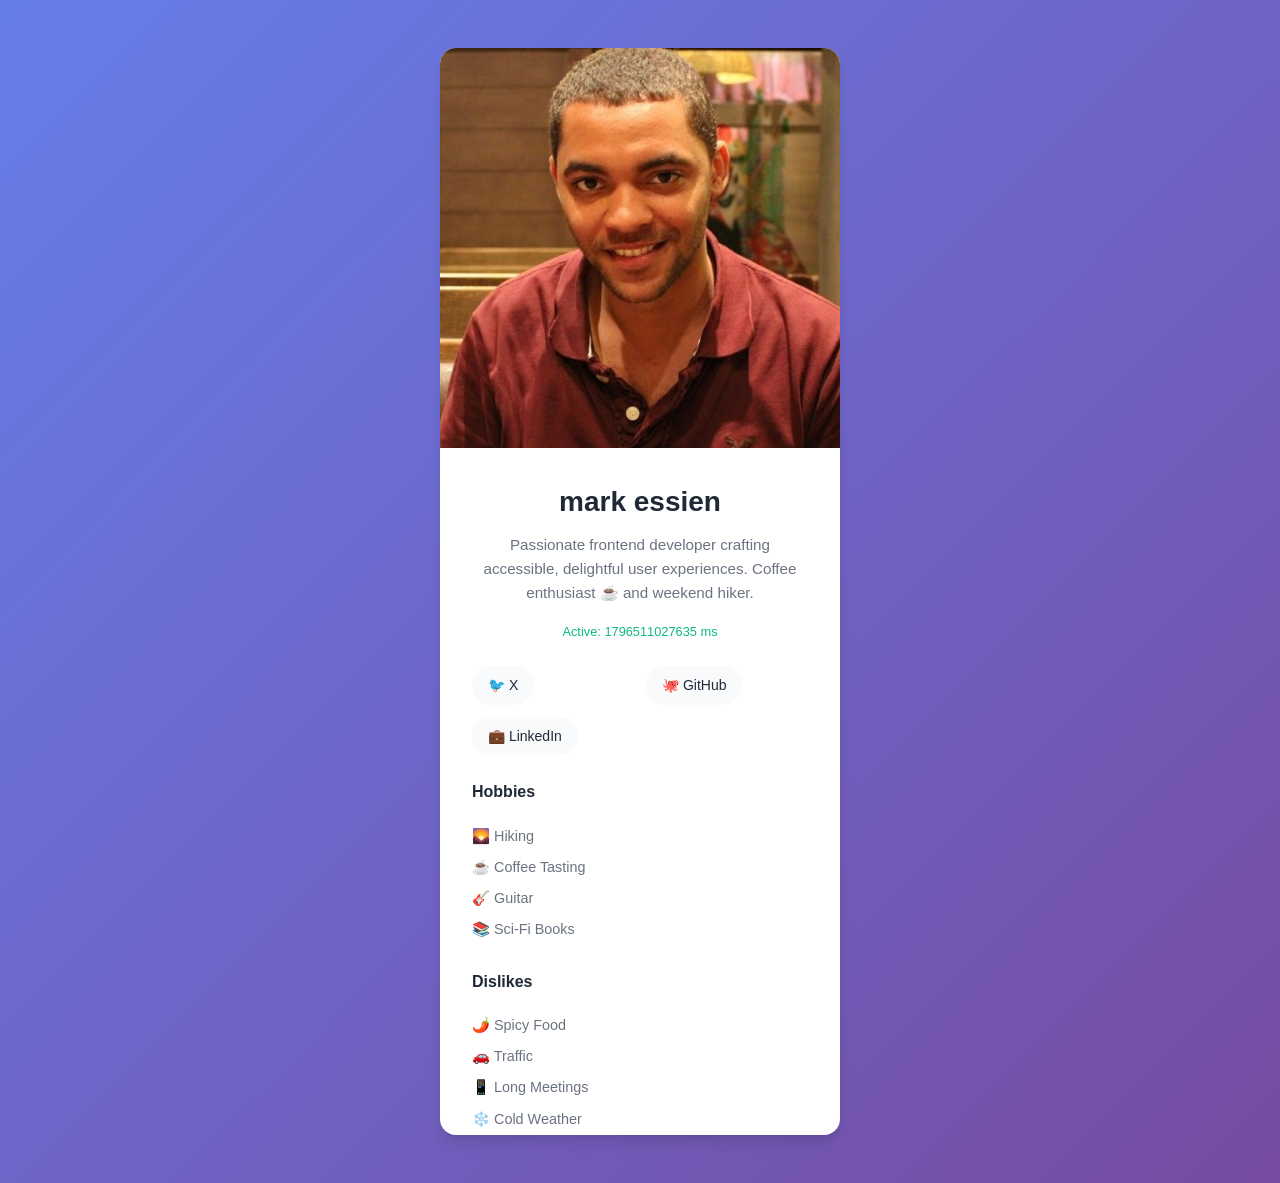
==== index.html @ 3b43bc43 "hng stage 0" ====
<!DOCTYPE html>
<html lang="en">
  <head>
    <meta charset="UTF-8" />
    <meta name="viewport" content="width=device-width, initial-scale=1.0" />
    <title>Mark essien - Profile</title>
    <link rel="stylesheet" href="style.css" />
  </head>
  <body>
    <main class="profile-card-container">
      <article
        class="profile-card"
        data-testid="test-profile-card"
        role="article"
      >
        <!-- Avatar Figure -->
        <figure class="profile-avatar">
          <img
            src="/Mark-Essien-490x480.jpg"
            alt="Mark Essien"
            data-testid="test-user-avatar"
            loading="lazy"
          />
        </figure>

        <!-- Header with Name & Bio -->
        <header class="profile-header">
          <h2 class="profile-name" aria-label="mark essien">
            <span data-testid="test-user-name">mark essien</span>
          </h2>
          <p class="profile-bio" data-testid="test-user-bio">
            Passionate frontend developer crafting accessible, delightful user
            experiences. Coffee enthusiast ☕ and weekend hiker.
          </p>
          <time class="profile-time" data-testid="test-user-time" datetime="">
            Active: <span id="current-time-ms"></span> ms
          </time>
        </header>

        <!-- Social Links Navigation -->
        <nav class="profile-social" aria-label="Mark's social media profiles">
          <ul
            class="social-links"
            data-testid="test-user-social-links"
            role="list"
          >
            <li>
              <a
                href="https://x.com/markessien"
                target="_blank"
                rel="noopener noreferrer"
                data-testid="test-user-social-twitter"
                aria-label="Twitter profile"
                tabindex="0"
              >
                🐦 X
              </a>
            </li>
            <li>
              <a
                href="https://github.com/markessien"
                data-testid="test-user-social-github"
                aria-label="GitHub profile"
                tabindex="0"
              >
                🐙 GitHub
              </a>
            </li>
            <li>
              <a
                href="https://linkedin.com/in/markessien"
                data-testid="test-user-social-linkedin"
                aria-label="LinkedIn profile"
                tabindex="0"
              >
                💼 LinkedIn
              </a>
            </li>
          </ul>
        </nav>

        <!-- Hobbies Section -->
        <section class="profile-hobbies" aria-labelledby="hobbies-heading">
          <h3 id="hobbies-heading">Hobbies</h3>
          <ul class="hobbies-list" data-testid="test-user-hobbies" role="list">
            <li>🌄 Hiking</li>
            <li>☕ Coffee Tasting</li>
            <li>🎸 Guitar</li>
            <li>📚 Sci-Fi Books</li>
          </ul>
        </section>

        <!-- Dislikes Section -->
        <section class="profile-dislikes" aria-labelledby="dislikes-heading">
          <h3 id="dislikes-heading">Dislikes</h3>
          <ul
            class="dislikes-list"
            data-testid="test-user-dislikes"
            role="list"
          >
            <li>🌶️ Spicy Food</li>
            <li>🚗 Traffic</li>
            <li>📱 Long Meetings</li>
            <li>❄️ Cold Weather</li>
          </ul>
        </section>
      </article>
    </main>

    <script src="script.js"></script>
  </body>
</html>
---- style.css ----
/* CSS Custom Properties */
:root {
  --color-primary: #6366f1;
  --color-primary-hover: #4f46e5;
  --color-secondary: #6b7280;
  --color-success: #10b981;
  --color-bg: #ffffff;
  --color-bg-secondary: #f8fafc;
  --color-text: #1f2937;
  --color-text-secondary: #6b7280;
  --color-border: #e5e7eb;
  --border-radius: 16px;
  --shadow: 0 10px 15px -3px rgba(0, 0, 0, 0.1),
    0 4px 6px -2px rgba(0, 0, 0, 0.05);
  --transition: all 0.2s cubic-bezier(0.4, 0, 0.2, 1);
  --font-family: "Inter", -apple-system, BlinkMacSystemFont, sans-serif;
}

/* Reset & Base */
* {
  box-sizing: border-box;
  margin: 0;
  padding: 0;
}

body {
  font-family: var(--font-family);
  background: linear-gradient(135deg, #667eea 0%, #764ba2 100%);
  min-height: 100vh;
  color: var(--color-text);
  line-height: 1.6;
  padding: 2rem;
}

.profile-card-container {
  display: flex;
  justify-content: center;
  align-items: center;
  min-height: 100vh;
  padding: 1rem;
}

/* Article (Profile Card) */
article[data-testid="test-profile-card"] {
  background: var(--color-bg);
  border-radius: var(--border-radius);
  box-shadow: var(--shadow);
  max-width: 400px;
  width: 100%;
  overflow: hidden;
  transition: var(--transition);
}

article[data-testid="test-profile-card"]:hover {
  transform: translateY(-4px);
  box-shadow: 0 20px 25px -5px rgba(0, 0, 0, 0.1);
}

/* Figure (Avatar) */
figure.profile-avatar {
  width: 100%;
  aspect-ratio: 1;
  margin: 0;
}

figure.profile-avatar img[data-testid="test-user-avatar"] {
  width: 100%;
  height: 100%;
  object-fit: cover;
  display: block;
}

/* Header */
header.profile-header {
  padding: 2rem 2rem 0;
  text-align: center;
}

h2.profile-name {
  margin: 0 0 0.5rem;
  font-size: 1.75rem;
  font-weight: 700;
}

span[data-testid="test-user-name"] {
  color: var(--color-text);
}

p.profile-bio[data-testid="test-user-bio"] {
  margin: 0 0 1rem;
  font-size: 0.95rem;
  color: var(--color-text-secondary);
}

time.profile-time[data-testid="test-user-time"] {
  margin: 0;
  font-size: 0.8rem;
  color: var(--color-success);
  font-weight: 500;
  display: block;
}

/* Nav (Social Links) */
nav.profile-social {
  padding: 1.5rem 2rem 0;
}

ul.social-links[data-testid="test-user-social-links"] {
  display: flex;
  flex-wrap: wrap;
  gap: 0.75rem;
  margin: 0;
  padding: 0;
  list-style: none;
}

.social-links li {
  flex: 1 1 45%;
  min-width: 120px;
}

.social-links a {
  display: inline-flex;
  align-items: center;
  justify-content: center;
  gap: 0.5rem;
  padding: 0.5rem 1rem;
  background: var(--color-bg-secondary);
  color: var(--color-text);
  text-decoration: none;
  border-radius: 9999px;
  font-size: 0.875rem;
  font-weight: 500;
  transition: var(--transition);
}

.social-links a:hover,
.social-links a:focus-visible {
  background: var(--color-primary);
  color: white;
}

.social-links a:focus-visible {
  outline: 2px solid var(--color-primary);
  outline-offset: 2px;
}

/* Sections (Hobbies & Dislikes) */
section.profile-hobbies,
section.profile-dislikes {
  padding: 1.5rem 2rem 0;
}

section h3 {
  margin: 0 0 1rem;
  font-size: 1rem;
  font-weight: 600;
  color: var(--color-text);
}

ul.hobbies-list[data-testid="test-user-hobbies"],
ul.dislikes-list[data-testid="test-user-dislikes"] {
  margin: 0;
  padding: 0;
  list-style: none;
}

.hobbies-list li,
.dislikes-list li {
  padding: 0.25rem 0;
  font-size: 0.9rem;
  color: var(--color-text-secondary);
}

/* Responsive */
@media (max-width: 480px) {
  body {
    padding: 1rem;
  }

  header.profile-header {
    padding: 1.5rem 1.5rem 0;
  }

  nav.profile-social,
  section.profile-hobbies,
  section.profile-dislikes {
    padding-left: 1.5rem;
    padding-right: 1.5rem;
  }

  ul.social-links[data-testid="test-user-social-links"] {
    flex-direction: column;
  }

  .social-links li {
    flex: none;
    min-width: auto;
  }
}

/* Reduced Motion */
@media (prefers-reduced-motion: reduce) {
  * {
    transition: none !important;
  }
}

/* High Contrast */
@media (prefers-contrast: high) {
  article[data-testid="test-profile-card"] {
    border: 2px solid black;
  }
}
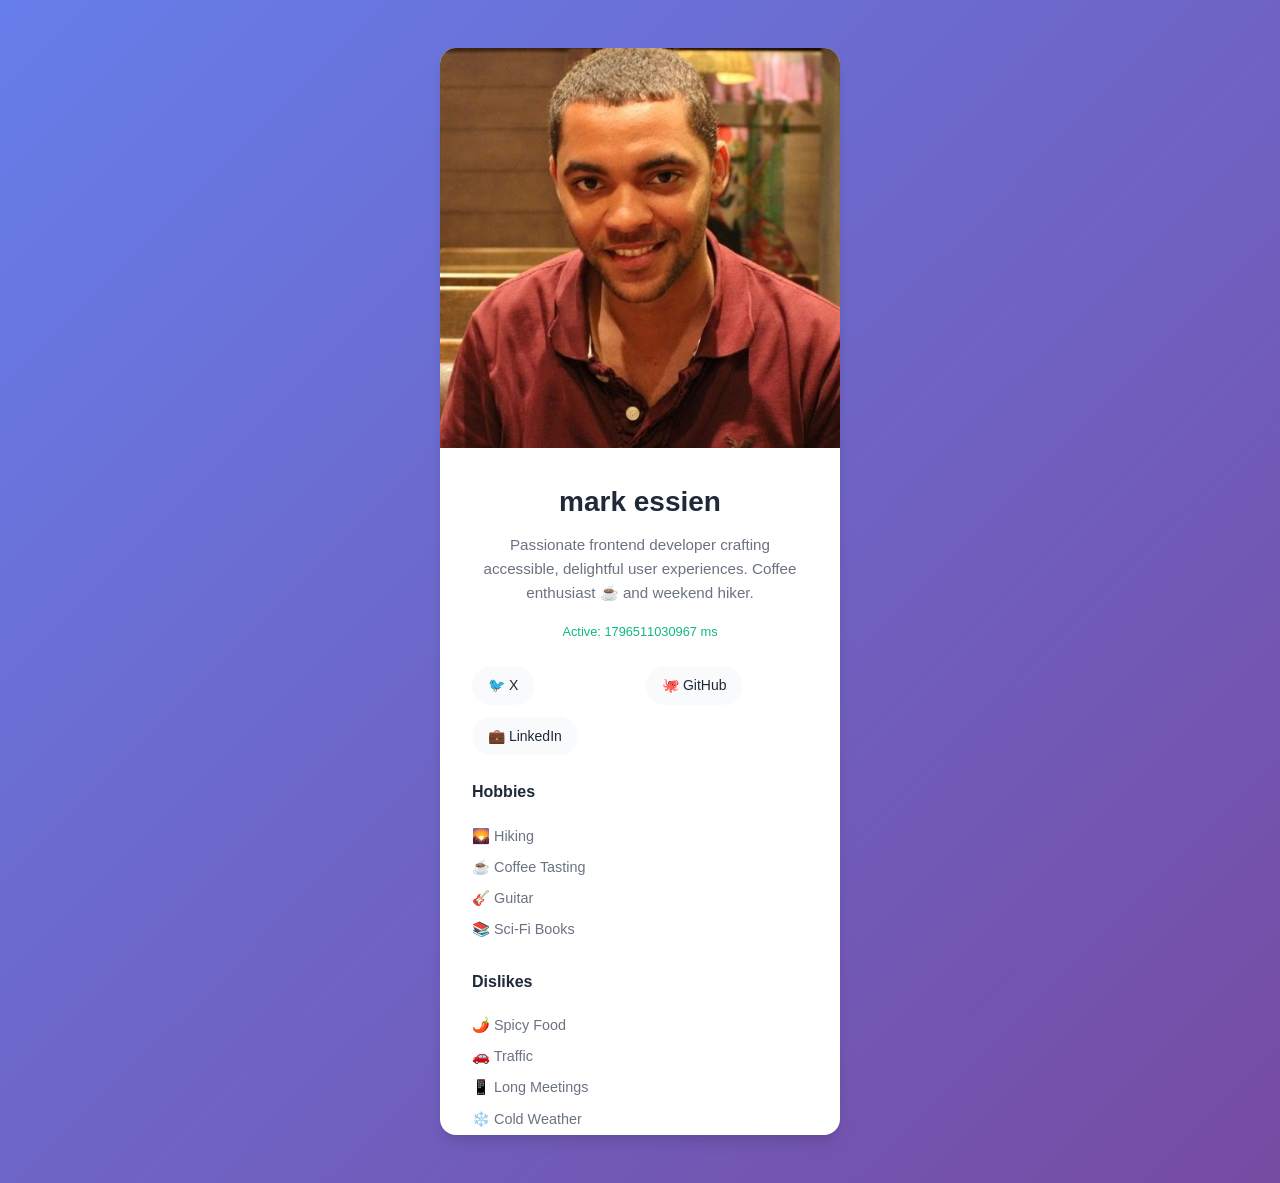
==== commit 75a21314: "Update image source path in index.html" ====
--- a/index.html
+++ b/index.html
@@ -16,7 +16,7 @@
         <!-- Avatar Figure -->
         <figure class="profile-avatar">
           <img
-            src="/Mark-Essien-490x480.jpg"
+            src="./Mark-Essien-490x480.jpg"
             alt="Mark Essien"
             data-testid="test-user-avatar"
             loading="lazy"
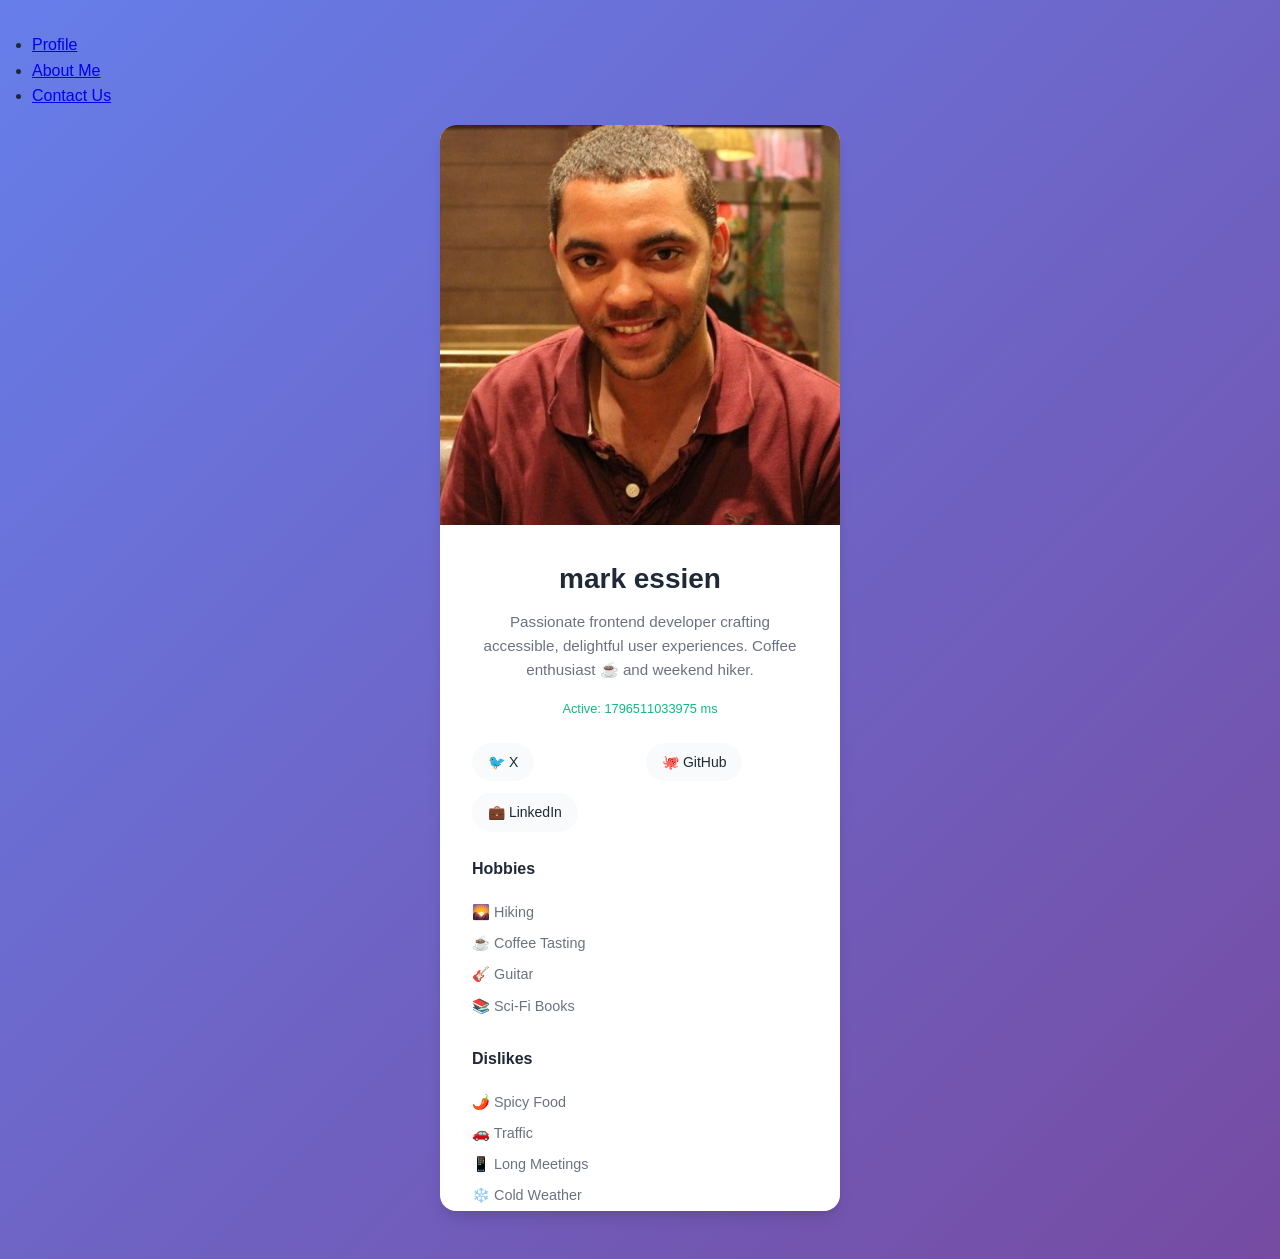
==== commit 55651d56: "stage 1" ====
--- a/index.html
+++ b/index.html
@@ -3,10 +3,22 @@
   <head>
     <meta charset="UTF-8" />
     <meta name="viewport" content="width=device-width, initial-scale=1.0" />
-    <title>Mark essien - Profile</title>
+    <title>Mark Essien - Profile</title>
+    <link rel="stylesheet" href="nav.css" />
     <link rel="stylesheet" href="style.css" />
   </head>
   <body>
+    <nav class="navbar" data-testid="test-nav">
+      <ul class="nav-list">
+        <li>
+          <a href="index.html" class="nav-link active" aria-current="page"
+            >Profile</a
+          >
+        </li>
+        <li><a href="about.html" class="nav-link">About Me</a></li>
+        <li><a href="contact-us.html" class="nav-link">Contact Us</a></li>
+      </ul>
+    </nav>
     <main class="profile-card-container">
       <article
         class="profile-card"
@@ -16,7 +28,7 @@
         <!-- Avatar Figure -->
         <figure class="profile-avatar">
           <img
-            src="./Mark-Essien-490x480.jpg"
+            src="/Mark-Essien-490x480.jpg"
             alt="Mark Essien"
             data-testid="test-user-avatar"
             loading="lazy"
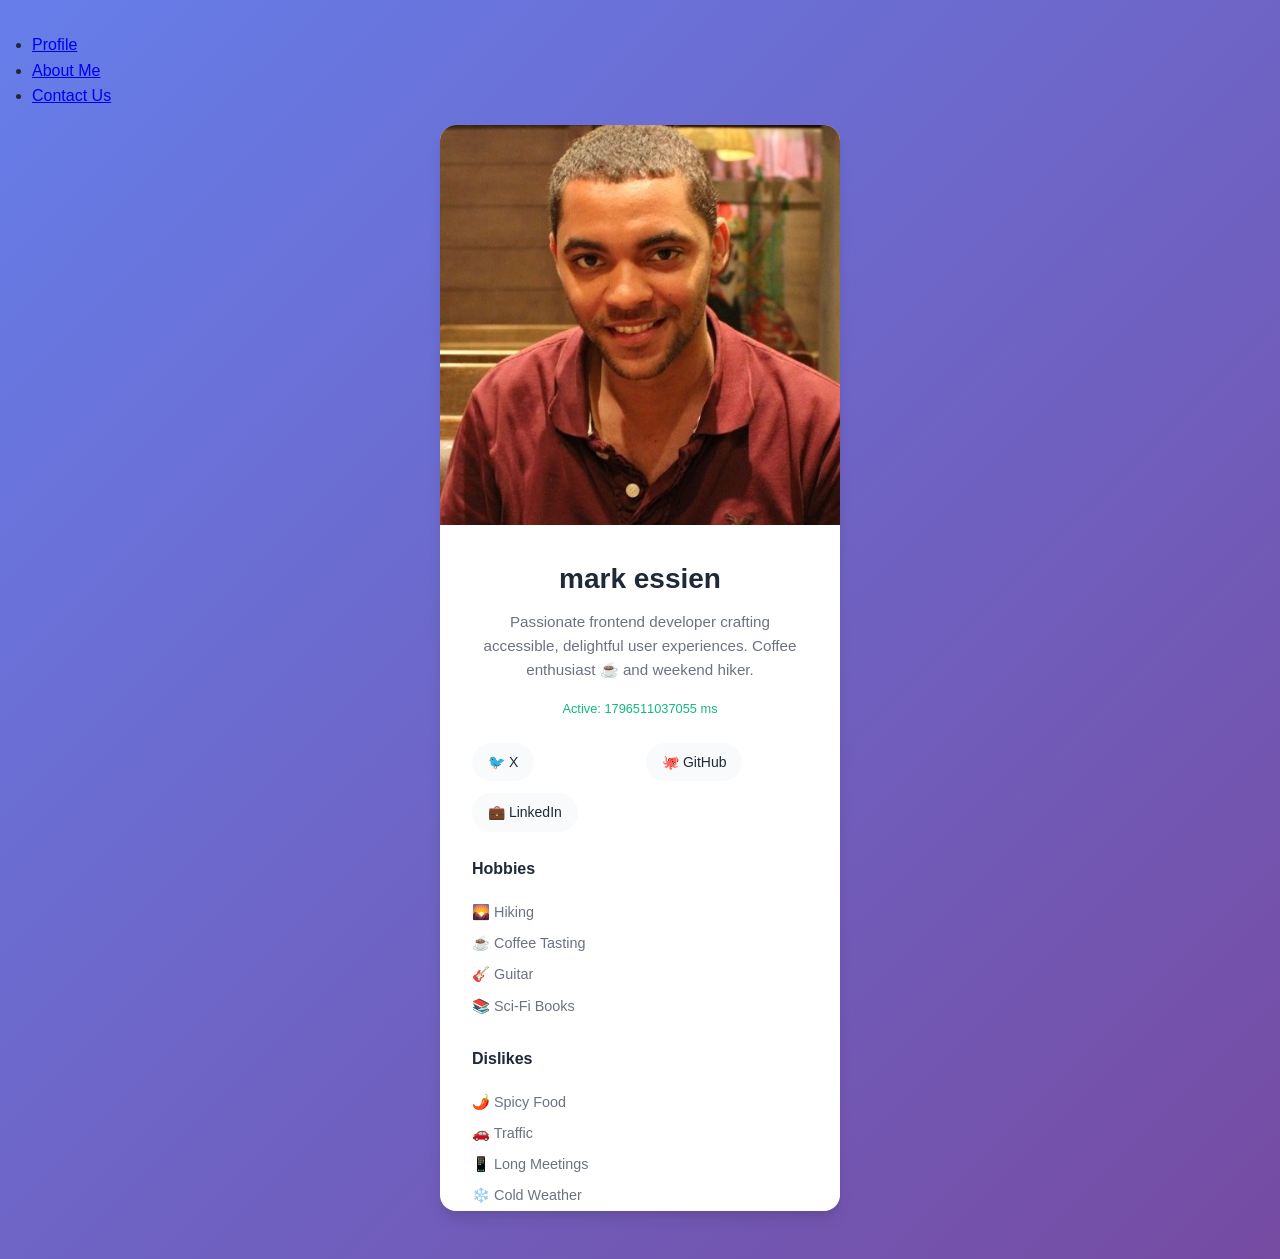
==== commit b0ed35de: "Merge branch 'main' of https://github.com/jaeja/hng-stage-0 merged\ merge conflict" ====
--- a/index.html
+++ b/index.html
@@ -28,7 +28,7 @@
         <!-- Avatar Figure -->
         <figure class="profile-avatar">
           <img
-            src="/Mark-Essien-490x480.jpg"
+            src="./Mark-Essien-490x480.jpg"
             alt="Mark Essien"
             data-testid="test-user-avatar"
             loading="lazy"
